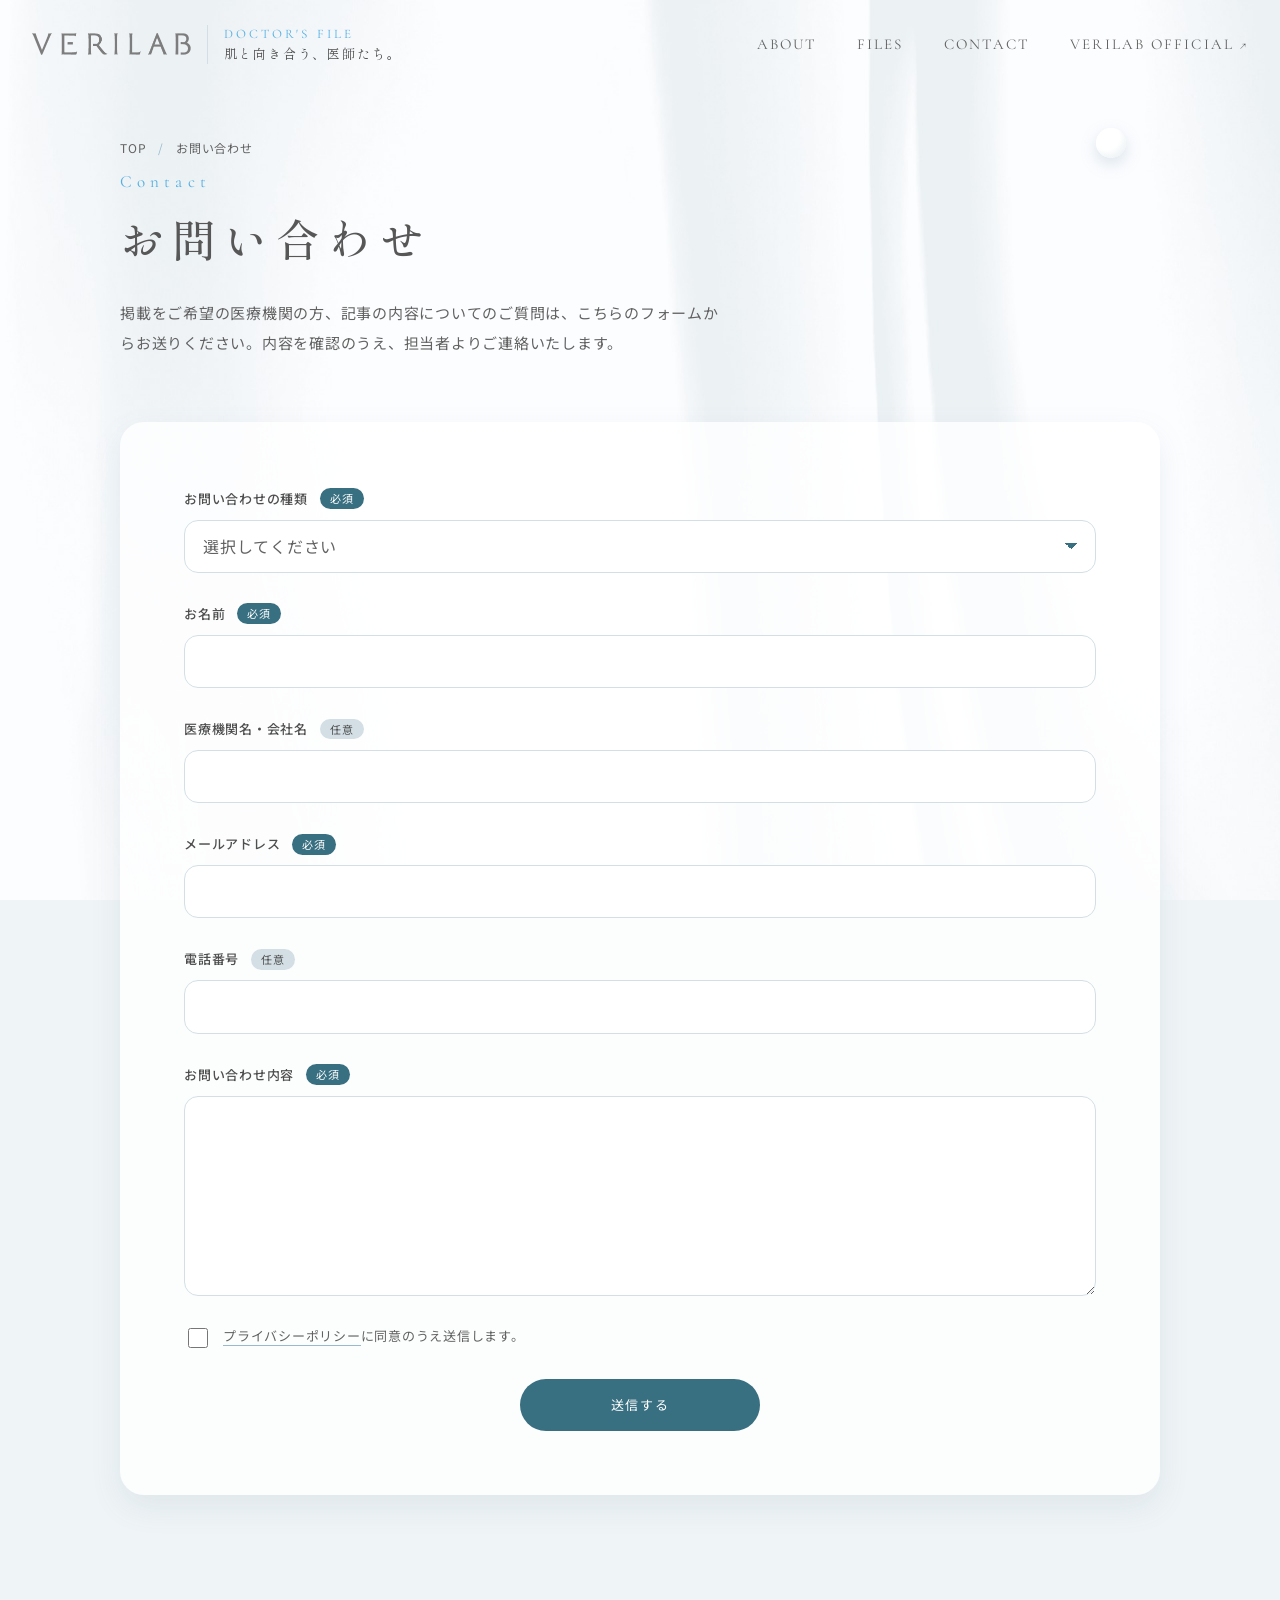
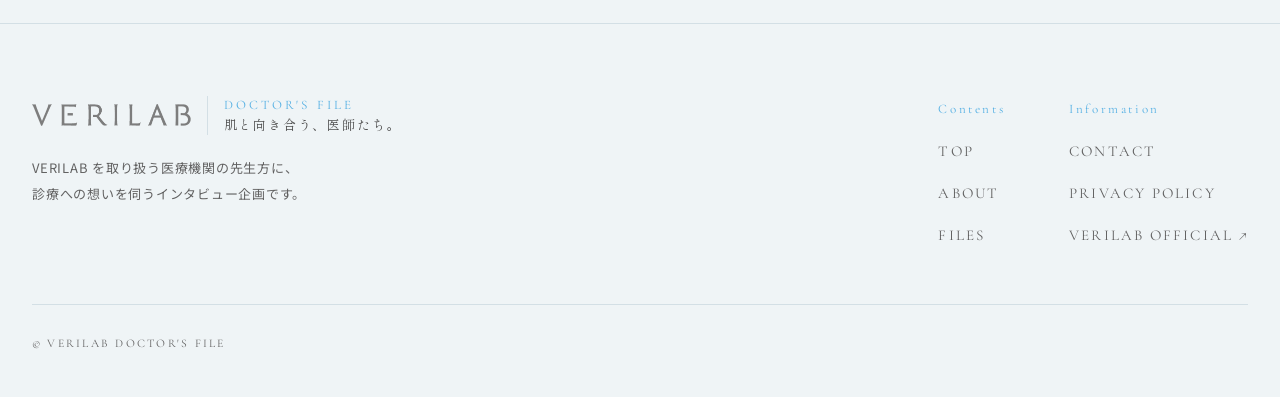
==== contact/index.html @ e51163b1 "VERILAB DOCTOR'S FILE サイト初版 TOP（メインビジュアル・Concept・Pick up・ドクターズファイル・企画について）、 古賀クリニックのインタビュー記事、お問い合わせ、" ====
<!DOCTYPE html>
<html lang="ja" class="no-js">
<head>
<meta charset="UTF-8">
<meta name="viewport" content="width=device-width, initial-scale=1, viewport-fit=cover">
<title>お問い合わせ｜肌と向き合う、医師たち。</title>
<meta name="description" content="「肌と向き合う、医師たち。」VERILAB DOCTOR'S FILE へのお問い合わせ。掲載や取材についてのご相談はこちらから。">
<link rel="icon" href="../favicon.svg" type="image/svg+xml">
<link rel="apple-touch-icon" href="../assets/img/common/apple-touch-icon.png">
<link rel="preconnect" href="https://fonts.googleapis.com">
<link rel="preconnect" href="https://fonts.gstatic.com" crossorigin>
<link rel="stylesheet" href="https://fonts.googleapis.com/css2?family=Cormorant+Garamond:ital,wght@0,300;0,400;0,500;1,300;1,400&amp;family=Noto+Sans+JP:wght@400;500&amp;family=Shippori+Mincho:wght@500&amp;display=swap">
<link rel="stylesheet" href="../assets/css/base.css">
<link rel="stylesheet" href="../assets/css/layout.css">
<link rel="stylesheet" href="../assets/css/components.css">
<link rel="stylesheet" href="../assets/css/animation.css">
<link rel="stylesheet" href="../assets/css/form.css">
<script src="../assets/js/common.js" defer></script>
<script src="../assets/js/contact.js" defer></script>
</head>
<body>

<header class="site-header">
  <div class="container site-header__inner">
    <a class="site-logo" href="../index.html">
      <img class="site-logo__mark" src="../assets/img/common/logo-verilab.png" alt="VERILAB" width="317" height="44">
      <span class="site-logo__text">
        <span class="site-logo__en">DOCTOR'S FILE</span>
        <span class="site-logo__ja">肌と向き合う、医師たち。</span>
      </span>
    </a>
    <button class="menu-button" type="button" aria-expanded="false" aria-controls="global-nav" aria-label="メニューを開く">
      <span class="menu-button__bar"></span>
      <span class="menu-button__bar"></span>
    </button>
    <nav class="global-nav" id="global-nav" aria-label="メインメニュー">
      <ul class="global-nav__list">
        <li><a href="../index.html#about">ABOUT</a></li>
        <li><a href="../index.html#files">FILES</a></li>
        <li><a href="index.html" aria-current="page">CONTACT</a></li>
        <li><a href="https://verilab.jp/" target="_blank" rel="noopener">VERILAB OFFICIAL<span class="global-nav__ext" aria-hidden="true">↗</span></a></li>
      </ul>
    </nav>
  </div>
</header>

<main class="site-main">

  <div class="container container--mid page-head">
    <span class="drop drop--m" aria-hidden="true"></span>
    <ol class="breadcrumb intro intro--d1">
      <li><a href="../index.html">TOP</a></li>
      <li aria-current="page">お問い合わせ</li>
    </ol>
    <span class="label-en intro intro--d1">Contact</span>
    <h1 class="page-head__title intro intro--d2">お問い合わせ</h1>
    <p class="page-head__lead intro intro--d3">掲載をご希望の医療機関の方、記事の内容についてのご質問は、こちらのフォームからお送りください。内容を確認のうえ、担当者よりご連絡いたします。</p>
  </div>

  <section class="container container--mid contact" aria-label="お問い合わせフォーム">
    <div class="panel contact__card reveal">

      <form class="form" id="contact-form" action="#" method="post" novalidate>
        <div class="form__row">
          <label class="form__label" for="contact-type">お問い合わせの種類<span class="form__tag">必須</span></label>
          <select class="form__select" id="contact-type" name="type" required aria-describedby="contact-type-error">
            <option value="">選択してください</option>
            <option value="listing">掲載について（医療機関の方）</option>
            <option value="article">記事の内容について</option>
            <option value="other">その他</option>
          </select>
          <p class="form__error" id="contact-type-error" hidden></p>
        </div>

        <div class="form__row">
          <label class="form__label" for="contact-name">お名前<span class="form__tag">必須</span></label>
          <input class="form__input" id="contact-name" name="name" type="text" autocomplete="name" required aria-describedby="contact-name-error">
          <p class="form__error" id="contact-name-error" hidden></p>
        </div>

        <div class="form__row">
          <label class="form__label" for="contact-org">医療機関名・会社名<span class="form__tag form__tag--optional">任意</span></label>
          <input class="form__input" id="contact-org" name="organization" type="text" autocomplete="organization">
        </div>

        <div class="form__row">
          <label class="form__label" for="contact-email">メールアドレス<span class="form__tag">必須</span></label>
          <input class="form__input" id="contact-email" name="email" type="email" autocomplete="email" inputmode="email" required aria-describedby="contact-email-error">
          <p class="form__error" id="contact-email-error" hidden></p>
        </div>

        <div class="form__row">
          <label class="form__label" for="contact-tel">電話番号<span class="form__tag form__tag--optional">任意</span></label>
          <input class="form__input" id="contact-tel" name="tel" type="tel" autocomplete="tel" inputmode="tel">
        </div>

        <div class="form__row">
          <label class="form__label" for="contact-message">お問い合わせ内容<span class="form__tag">必須</span></label>
          <textarea class="form__textarea" id="contact-message" name="message" required aria-describedby="contact-message-error"></textarea>
          <p class="form__error" id="contact-message-error" hidden></p>
        </div>

        <div class="form__row">
          <label class="form__agree" for="contact-agree">
            <input id="contact-agree" name="agree" type="checkbox" required aria-describedby="contact-agree-error">
            <span><a href="../policy/index.html" target="_blank" rel="noopener">プライバシーポリシー</a>に同意のうえ送信します。</span>
          </label>
          <p class="form__error" id="contact-agree-error" hidden></p>
        </div>

        <button class="btn-pill form__submit" type="submit">送信する</button>
      </form>

      <div class="form__done" id="contact-done" tabindex="-1" role="status" hidden>
        <p>お問い合わせを受け付けました。<br>内容を確認のうえ、担当者よりご連絡いたします。</p>
      </div>

    </div>
  </section>

</main>

<footer class="site-footer">
  <div class="container site-footer__inner">
    <div class="site-footer__top">
      <div class="site-footer__brand">
        <a class="site-logo" href="../index.html">
          <img class="site-logo__mark" src="../assets/img/common/logo-verilab.png" alt="VERILAB" width="317" height="44">
          <span class="site-logo__text">
            <span class="site-logo__en">DOCTOR'S FILE</span>
            <span class="site-logo__ja">肌と向き合う、医師たち。</span>
          </span>
        </a>
        <p class="site-footer__lead">VERILAB を取り扱う医療機関の先生方に、<br>診療への想いを伺うインタビュー企画です。</p>
      </div>
      <nav class="footer-nav" aria-label="フッターメニュー">
        <div class="footer-nav__group">
          <p class="footer-nav__head">Contents</p>
          <ul class="footer-nav__list">
            <li><a href="../index.html">TOP</a></li>
            <li><a href="../index.html#about">ABOUT</a></li>
            <li><a href="../index.html#files">FILES</a></li>
          </ul>
        </div>
        <div class="footer-nav__group">
          <p class="footer-nav__head">Information</p>
          <ul class="footer-nav__list">
            <li><a href="../contact/index.html">CONTACT</a></li>
            <li><a href="../policy/index.html">PRIVACY POLICY</a></li>
            <li><a href="https://verilab.jp/" target="_blank" rel="noopener">VERILAB OFFICIAL<span class="footer-nav__ext" aria-hidden="true">↗</span></a></li>
          </ul>
        </div>
      </nav>
    </div>
    <p class="site-footer__copy"><small>© VERILAB DOCTOR'S FILE</small></p>
  </div>
</footer>

</body>
</html>
---- assets/css/base.css ----
@charset "UTF-8";
/* ==========================================================
   base.css — デザイントークン・リセット・基本タイポグラフィ
   世界観：VERILAB 公式に準拠（アイスブルーの地、カーテン越しの光）
   ========================================================== */

:root {
  /* color */
  --c-bg: #EFF4F6;
  --c-surface: rgba(255, 255, 255, 0.78);
  --c-surface-solid: #FFFFFF;
  --c-surface-strong: rgba(255, 255, 255, 0.84);
  --c-surface-light: rgba(255, 255, 255, 0.7);
  --c-bg-header: rgba(239, 244, 246, 0.86);
  --c-bg-menu: rgba(239, 244, 246, 0.96);
  --c-hero-display: #34596A;
  /* メインビジュアルの英字：写真との差分（difference）で塗る明るい色 */
  --c-hero-blend: #EAF0F4;
  --c-text: #626262;
  --c-text-strong: #4F4F4F;
  --c-head: #575757;
  --c-accent: #386F81;
  --c-accent-deep: #2C5A69;
  --c-sky: #53AFE3;
  --c-sky-pale: #D7E8F1;
  --c-blue: #98BACC;
  --c-blue-pale: #DCE8EE;
  --c-line: #D3DFE5;
  --c-ph: #DDE5E9;
  --c-white: #FFFFFF;
  --c-drop-edge: #E3ECF0;
  --c-focus-ring: rgba(152, 186, 204, 0.3);
  --c-error: #A2463F;
  --c-error-line: #B4544C;

  /* type */
  --f-mincho: "Shippori Mincho", "Yu Mincho", "YuMincho", "Hiragino Mincho ProN", serif;
  --f-sans: "Noto Sans JP", "Hiragino Sans", "Yu Gothic", sans-serif;
  --f-en: "Cormorant Garamond", "Times New Roman", serif;
  --f-display: "Cormorant Garamond", "Times New Roman", serif;
  --f-hero: "Montserrat", "Helvetica Neue", Arial, sans-serif;

  --fs-xs: 0.75rem;
  --fs-s: 0.8125rem;
  --fs-base: 0.9375rem;
  --fs-m: 1.0625rem;
  --fs-xl: clamp(1.5rem, 1.2rem + 1.2vw, 2.125rem);
  --fs-xxl: clamp(1.875rem, 1.4rem + 2vw, 2.75rem);

  /* shape */
  --r-s: 14px;
  --r-m: 20px;
  --r-l: 24px;
  --shadow-soft: 0 12px 30px rgba(110, 140, 160, 0.12);
  --shadow-float: 0 20px 50px rgba(110, 140, 160, 0.18);
  --shadow-drop: 0 6px 16px rgba(120, 150, 170, 0.25);
  --shadow-text: 0 1px 12px rgba(70, 112, 138, 0.35);

  /* layout */
  --w-max: 1280px;
  --w-article: 1000px;
  --gutter-l: max(16px, env(safe-area-inset-left, 0px));
  --gutter-r: max(16px, env(safe-area-inset-right, 0px));
  --header-h: 88px;

  /* motion */
  --ease-out: cubic-bezier(0.22, 0.61, 0.36, 1);

  color-scheme: light;
}

*,
*::before,
*::after {
  box-sizing: border-box;
}

html {
  -webkit-text-size-adjust: 100%;
  scroll-behavior: smooth;
  scroll-padding-top: calc(var(--header-h) + 16px);
}

body {
  margin: 0;
  min-height: 100%;
  background-color: var(--c-bg);
  color: var(--c-text);
  font-family: var(--f-sans);
  font-size: var(--fs-base);
  line-height: 2;
  letter-spacing: 0.05em;
  font-feature-settings: "palt" 0;
  overflow-x: hidden;
}

/* VERILAB 公式と同じカーテンの背景。
   iOS は background-attachment: fixed が効かないため、画面に固定した疑似要素に敷く */
body::after {
  content: "";
  position: fixed;
  inset: 0;
  z-index: -1;
  background: var(--c-bg) url("../img/verilab/bg-curtain.jpg") center top / cover no-repeat;
  pointer-events: none;
}

img,
svg {
  display: block;
  max-width: 100%;
  height: auto;
}

a {
  color: inherit;
  text-decoration: none;
  transition: color 0.3s var(--ease-out), opacity 0.3s var(--ease-out);
}

a:hover {
  color: var(--c-accent);
}

:focus-visible {
  outline: 2px solid var(--c-accent);
  outline-offset: 4px;
  border-radius: 4px;
}

h1,
h2,
h3,
h4,
p,
figure,
blockquote,
dl,
dd,
ol,
ul {
  margin: 0;
}

ol,
ul {
  padding: 0;
  list-style: none;
}

h1,
h2,
h3 {
  font-family: var(--f-mincho);
  font-weight: 500;
  color: var(--c-head);
  text-wrap: balance;
}

button,
input,
select,
textarea {
  font: inherit;
  color: inherit;
  letter-spacing: inherit;
}

.visually-hidden {
  position: absolute;
  width: 1px;
  height: 1px;
  margin: -1px;
  padding: 0;
  overflow: hidden;
  clip: rect(0 0 0 0);
  white-space: nowrap;
  border: 0;
}

/* 改行コントロール：PCのみ／SPのみ */
.br-pc {
  display: inline;
}

.br-sp {
  display: none;
}

@media (max-width: 767px) {
  .br-pc {
    display: none;
  }

  .br-sp {
    display: inline;
  }
}
---- assets/css/layout.css ----
@charset "UTF-8";
/* ==========================================================
   layout.css — コンテナ・ヘッダー・ナビ・フッター
   ========================================================== */

.container {
  width: 100%;
  max-width: var(--w-max);
  margin-inline: auto;
  padding-left: var(--gutter-l);
  padding-right: var(--gutter-r);
}

@media (min-width: 768px) {
  .container {
    padding-left: max(32px, env(safe-area-inset-left, 0px));
    padding-right: max(32px, env(safe-area-inset-right, 0px));
  }
}

.container--mid {
  max-width: 1104px;
}

/* 記事ページ：中身の幅を 1000px にそろえる */
.container--article {
  max-width: calc(var(--w-article) + 64px);
}

/* ---------- header ---------- */
body::before {
  content: "";
  position: fixed;
  inset: 0 0 auto;
  height: env(safe-area-inset-top, 0px);
  z-index: 60;
  background: var(--c-bg);
}

.site-header {
  position: sticky;
  top: env(safe-area-inset-top, 0px);
  z-index: 50;
  transition: background-color 0.4s var(--ease-out), box-shadow 0.4s var(--ease-out);
}

.site-header.is-scrolled {
  background-color: var(--c-bg-header);
  -webkit-backdrop-filter: blur(12px);
  backdrop-filter: blur(12px);
  box-shadow: 0 1px 0 var(--c-line);
}

.site-header__inner {
  min-height: var(--header-h);
  display: flex;
  align-items: center;
  justify-content: space-between;
  gap: 16px 40px;
}

/* VERILAB ロゴ＋縦線＋企画名 */
.site-logo {
  position: relative;
  z-index: 2;
  display: flex;
  align-items: center;
  gap: 16px;
}

.site-logo__mark {
  width: auto;
  height: 22px;
}

.site-logo__text {
  display: flex;
  flex-direction: column;
  padding-left: 16px;
  border-left: 1px solid var(--c-line);
  line-height: 1.5;
}

.site-logo__en {
  font-family: var(--f-en);
  font-size: 0.8125rem;
  letter-spacing: 0.24em;
  color: var(--c-sky);
}

.site-logo__ja {
  font-family: var(--f-mincho);
  font-size: 0.8125rem;
  letter-spacing: 0.14em;
  color: var(--c-text-strong);
}

.global-nav__list {
  display: flex;
  gap: 8px 40px;
  font-family: var(--f-en);
  font-size: 0.9375rem;
  letter-spacing: 0.14em;
}

.global-nav__list a {
  display: inline-block;
  padding-block: 12px;
}

.site-logo__text,
.global-nav__list a {
  white-space: nowrap;
}

/* タブレット幅：メニューが 4 つになったので詰める */
@media (min-width: 768px) and (max-width: 1023px) {
  .global-nav__list {
    gap: 8px 20px;
    font-size: 0.8125rem;
  }

  .site-header .site-logo__text {
    display: none;
  }
}

/* 外部リンク（VERILAB 公式）の矢印 */
.global-nav__ext {
  margin-left: 6px;
  font-size: 0.8em;
}

.menu-button {
  display: none;
}

@media (max-width: 767px) {
  :root {
    --header-h: 72px;
  }

  .site-logo {
    gap: 12px;
  }

  .site-logo__mark {
    height: 17px;
  }

  .site-logo__text {
    padding-left: 12px;
  }

  .site-logo__en {
    font-size: 0.6875rem;
  }

  /* スマホでは企画名の和文を省き、1行に収める */
  .site-logo__ja {
    display: none;
  }

  .menu-button {
    position: relative;
    z-index: 2;
    display: inline-flex;
    flex-direction: column;
    justify-content: center;
    align-items: center;
    gap: 7px;
    width: 48px;
    height: 48px;
    margin-right: -8px;
    padding: 0;
    border: 0;
    background: transparent;
    cursor: pointer;
  }

  .menu-button__bar {
    display: block;
    width: 26px;
    height: 1px;
    background: var(--c-text-strong);
    transition: transform 0.4s var(--ease-out), opacity 0.3s;
  }

  .menu-button[aria-expanded="true"] .menu-button__bar:nth-child(1) {
    transform: translateY(4px) rotate(30deg);
  }

  .menu-button[aria-expanded="true"] .menu-button__bar:nth-child(2) {
    transform: translateY(-4px) rotate(-30deg);
  }

  .global-nav {
    position: fixed;
    inset: 0;
    z-index: 1;
    display: flex;
    align-items: center;
    justify-content: center;
    padding: calc(env(safe-area-inset-top, 0px) + 80px) var(--gutter-r) calc(env(safe-area-inset-bottom, 0px) + 40px) var(--gutter-l);
    background: var(--c-bg-menu);
    -webkit-backdrop-filter: blur(16px);
    backdrop-filter: blur(16px);
    opacity: 0;
    visibility: hidden;
    transition: opacity 0.5s var(--ease-out), visibility 0.5s;
  }

  .global-nav.is-open {
    opacity: 1;
    visibility: visible;
  }

  .global-nav__list {
    flex-direction: column;
    align-items: center;
    gap: 12px;
    font-size: 1.5rem;
  }

  body.is-menu-open {
    overflow: hidden;
  }
}

/* ---------- main ---------- */
.site-main {
  display: block;
}

/* ---------- footer ---------- */
/* ヘッダーと同じ地色・文字色にそろえ、上に罫線だけ引く */
.site-footer {
  border-top: 1px solid var(--c-line);
  background: var(--c-bg-header);
  color: var(--c-text);
}

.site-footer a:hover {
  color: var(--c-accent);
}

.site-footer__inner {
  padding-block: 72px calc(40px + env(safe-area-inset-bottom, 0px));
  display: flex;
  flex-direction: column;
  gap: 48px;
}

.site-footer__top {
  display: flex;
  flex-wrap: wrap;
  justify-content: space-between;
  align-items: flex-start;
  gap: 48px 64px;
}

.site-footer__brand {
  display: flex;
  flex-direction: column;
  gap: 20px;
}

.site-footer__lead {
  font-size: var(--fs-s);
  line-height: 2;
}

.footer-nav {
  display: flex;
  flex-wrap: wrap;
  gap: 32px clamp(40px, 5vw, 72px);
}

.footer-nav__group {
  display: flex;
  flex-direction: column;
  gap: 8px;
}

.footer-nav__head {
  font-family: var(--f-en);
  font-size: 0.8125rem;
  letter-spacing: 0.2em;
  color: var(--c-sky);
}

.footer-nav__list {
  display: flex;
  flex-direction: column;
  font-family: var(--f-en);
  font-size: 0.9375rem;
  letter-spacing: 0.14em;
}

.footer-nav__list a {
  display: inline-block;
  padding-block: 6px;
}

.footer-nav__ext {
  margin-left: 6px;
}

@media (max-width: 767px) {
  .footer-nav {
    flex-direction: column;
  }
}

.site-footer__copy {
  padding-top: 24px;
  border-top: 1px solid var(--c-line);
  font-family: var(--f-en);
  font-size: 0.875rem;
  letter-spacing: 0.16em;
}
---- assets/css/components.css ----
@charset "UTF-8";
/* ==========================================================
   components.css — 見出しラベル・写真枠・カード・ボタン・水滴
   ========================================================== */

/* ---------- 英字ラベル ---------- */
.label-en {
  display: inline-block;
  font-family: var(--f-en);
  font-size: 1.0625rem;
  letter-spacing: 0.3em;
  color: var(--c-sky);
  line-height: 1.6;
}

/* 下に短い線を引く（中央揃えの見出し用） */
.label-en--line {
  display: inline-flex;
  flex-direction: column;
  align-items: center;
  gap: 10px;
}

.label-en--line::after {
  content: "";
  width: 32px;
  height: 1px;
  background: var(--c-accent);
}

.file-no {
  font-family: var(--f-en);
  font-size: 1rem;
  letter-spacing: 0.2em;
  color: var(--c-accent);
}

/* ---------- セクション見出し ---------- */
.section-head {
  display: flex;
  flex-direction: column;
  gap: 8px;
}

.section-head--center {
  align-items: center;
  text-align: center;
}

.section-head__title {
  font-size: var(--fs-xl);
  line-height: 1.8;
  letter-spacing: 0.16em;
}

/* ---------- 写真枠 ---------- */
.photo {
  position: relative;
  overflow: hidden;
  border-radius: var(--r-m);
  background: var(--c-ph);
}

.photo img {
  width: 100%;
  height: 100%;
  object-fit: cover;
}

.photo--float {
  box-shadow: var(--shadow-float);
}

/* ---------- 白いパネル ---------- */
.panel {
  position: relative;
  border-radius: var(--r-l);
  background: var(--c-surface);
  box-shadow: var(--shadow-soft);
}

/* ---------- ドクターズファイル カード ---------- */
.file-card {
  height: 100%;
  display: flex;
  flex-direction: column;
  gap: 16px;
  padding: 16px 16px 28px;
  border-radius: var(--r-m);
  background: var(--c-surface);
  box-shadow: var(--shadow-soft);
  transition: transform 0.6s var(--ease-out), box-shadow 0.6s var(--ease-out);
}

.file-card:hover {
  color: var(--c-text);
  transform: translateY(-6px);
  box-shadow: var(--shadow-float);
}

.file-card__photo {
  aspect-ratio: 4 / 5;
  max-width: 100%;
  border-radius: var(--r-s);
}

.file-card__photo img {
  transition: transform 1.2s var(--ease-out);
}

.file-card:hover .file-card__photo img {
  transform: scale(1.05);
}

.file-card__body {
  flex: 1 1 auto;
  display: flex;
  flex-direction: column;
  gap: 12px;
  padding-inline: 8px;
}

.file-card__meta {
  display: flex;
  flex-wrap: wrap;
  justify-content: space-between;
  align-items: baseline;
  gap: 4px 12px;
  font-size: var(--fs-xs);
}

.file-card__catch {
  flex: 1 1 auto;
  font-family: var(--f-mincho);
  font-size: 1.1875rem;
  line-height: 1.8;
  letter-spacing: 0.08em;
  color: var(--c-text-strong);
}

.file-card__person {
  display: flex;
  flex-direction: column;
  padding-top: 12px;
  border-top: 1px solid var(--c-line);
  line-height: 1.8;
}

.file-card__clinic {
  font-size: var(--fs-xs);
}

.file-card__name {
  font-weight: 500;
  color: var(--c-text-strong);
}

/* 準備中カード */
.file-card--soon {
  pointer-events: none;
}

.file-card--soon .file-card__catch {
  color: var(--c-text);
}

/* ---------- ボタン ---------- */
.btn-pill {
  display: inline-flex;
  align-items: center;
  justify-content: center;
  gap: 12px;
  min-height: 52px;
  padding: 0 32px;
  border: 0;
  border-radius: 999px;
  background: var(--c-accent);
  color: var(--c-white);
  font-size: var(--fs-s);
  letter-spacing: 0.12em;
  cursor: pointer;
  transition: background-color 0.4s var(--ease-out), transform 0.4s var(--ease-out);
}

.btn-pill:hover {
  background: var(--c-accent-deep);
  color: var(--c-white);
  transform: translateY(-2px);
}

/* 枠線だけのボタン（淡い背景の上で使う） */
/* 公式サイトの「View more」と同じ、スカイブルーの枠線ボタン */
.btn-pill--ghost {
  border: 1px solid var(--c-sky);
  background: var(--c-surface);
  color: var(--c-sky);
}

.btn-pill--ghost:hover {
  background: var(--c-sky);
}

.btn-pill__arrow {
  font-family: var(--f-en);
  font-size: 1.125rem;
  line-height: 1;
}

/* ---------- 水滴（装飾） ---------- */
.drop {
  position: absolute;
  display: block;
  border-radius: 50%;
  background: radial-gradient(circle at 35% 30%, var(--c-white) 0%, var(--c-white) 45%, var(--c-drop-edge) 100%);
  box-shadow: var(--shadow-drop);
  pointer-events: none;
}

.drop--l {
  width: 40px;
  height: 40px;
}

.drop--m {
  width: 30px;
  height: 30px;
}

.drop--s {
  width: 14px;
  height: 14px;
}

/* ---------- 下層ページの見出し ---------- */
.page-head {
  position: relative;
  padding-block: 48px 64px;
  display: flex;
  flex-direction: column;
  gap: 8px;
}

.page-head .drop--m {
  top: 40px;
  right: 6%;
}

.page-head__title {
  font-size: var(--fs-xxl);
  line-height: 1.6;
  letter-spacing: 0.18em;
}

.page-head__lead {
  max-width: 40em;
  margin-top: 16px;
}

.page-head__action {
  align-self: flex-start;
  margin-top: 24px;
}

.breadcrumb {
  display: flex;
  flex-wrap: wrap;
  gap: 4px 12px;
  font-size: var(--fs-xs);
}

.breadcrumb li + li::before {
  content: "/";
  margin-right: 12px;
  color: var(--c-blue);
}
---- assets/css/animation.css ----
@charset "UTF-8";
/* ==========================================================
   animation.css — キーフレーム・ふわっと表示・水滴の浮遊
   ========================================================== */

@keyframes fadeUp {
  from {
    opacity: 0;
    transform: translateY(16px);
  }
  to {
    opacity: 1;
    transform: none;
  }
}

@keyframes fadeDown {
  from {
    opacity: 0;
    transform: translateY(-20px);
  }
  to {
    opacity: 1;
    transform: none;
  }
}

@keyframes fadeIn {
  from {
    opacity: 0;
  }
  to {
    opacity: 1;
  }
}

@keyframes slowZoom {
  from {
    transform: scale(1.08);
  }
  to {
    transform: scale(1);
  }
}

@keyframes float {
  0%,
  100% {
    transform: translateY(0);
  }
  50% {
    transform: translateY(-14px);
  }
}

@keyframes progress {
  from {
    transform: scaleX(0);
  }
  to {
    transform: scaleX(1);
  }
}

@keyframes blink {
  50% {
    opacity: 0;
  }
}

/* ---------- 読み込み時の演出（.is-loaded で開始） ---------- */
.intro {
  opacity: 0;
}

.is-loaded .intro {
  animation: fadeUp 1.2s var(--ease-out) both;
}

.is-loaded .intro--down {
  animation-name: fadeDown;
  animation-duration: 1.6s;
}

.is-loaded .intro--fade {
  animation-name: fadeIn;
  animation-duration: 1.6s;
}

.is-loaded .intro--d1 { animation-delay: 0.3s; }
.is-loaded .intro--d2 { animation-delay: 0.9s; }
.is-loaded .intro--d3 { animation-delay: 1.3s; }
.is-loaded .intro--d4 { animation-delay: 1.6s; }
.is-loaded .intro--d5 { animation-delay: 2s; }

/* JS が動かない環境では最初から表示 */
.no-js .intro {
  opacity: 1;
}

/* ---------- スクロールで表示（JS 有効時のみ隠す） ---------- */
.js-reveal .reveal {
  opacity: 0;
  transform: translateY(24px);
  transition: opacity 1.2s var(--ease-out), transform 1.2s var(--ease-out);
}

.js-reveal .reveal.is-visible {
  opacity: 1;
  transform: none;
}

.js-reveal .reveal--d1 { transition-delay: 0.12s; }
.js-reveal .reveal--d2 { transition-delay: 0.24s; }

/* ---------- 写真のゆっくりズーム ---------- */
.is-loaded .zoom-in img {
  animation: slowZoom 2.6s var(--ease-out) both;
}

/* ---------- 水滴の浮遊 ---------- */
.drop {
  animation: float 7s ease-in-out infinite;
}

.drop--slow {
  animation-duration: 9s;
  animation-delay: -3s;
}

.drop--slower {
  animation-duration: 11s;
  animation-delay: -5s;
}

/* ---------- 動きを減らす設定 ---------- */
@media (prefers-reduced-motion: reduce) {
  html {
    scroll-behavior: auto;
  }

  .intro,
  .is-loaded .intro,
  .js-reveal .reveal {
    opacity: 1;
    transform: none;
    animation: none;
    transition: none;
  }

  .drop,
  .is-loaded .zoom-in img {
    animation: none;
  }
}
---- assets/css/form.css ----
@charset "UTF-8";
/* ==========================================================
   form.css — お問い合わせフォーム
   ========================================================== */

.contact {
  padding-bottom: 128px;
}

.contact__card {
  padding: clamp(28px, 5vw, 64px);
}

.form {
  display: flex;
  flex-direction: column;
  gap: 28px;
}

.form__row {
  display: flex;
  flex-direction: column;
  gap: 8px;
}

.form__label {
  display: flex;
  align-items: center;
  gap: 12px;
  font-size: var(--fs-s);
  font-weight: 500;
  color: var(--c-text-strong);
}

.form__tag {
  display: inline-block;
  padding: 0 10px;
  border-radius: 999px;
  font-size: 0.6875rem;
  font-weight: 400;
  letter-spacing: 0.1em;
  line-height: 1.9;
  background: var(--c-accent);
  color: var(--c-white);
}

.form__tag--optional {
  background: var(--c-line);
  color: var(--c-text-strong);
}

.form__input,
.form__select,
.form__textarea {
  width: 100%;
  min-height: 52px;
  padding: 12px 18px;
  border: 1px solid var(--c-line);
  border-radius: var(--r-s);
  background: var(--c-surface-solid);
  font-size: 1rem;
  line-height: 1.7;
  transition: border-color 0.3s var(--ease-out), box-shadow 0.3s var(--ease-out);
}

.form__select {
  appearance: none;
  -webkit-appearance: none;
  padding-right: 48px;
  background-image: linear-gradient(45deg, transparent 50%, var(--c-accent) 50%), linear-gradient(135deg, var(--c-accent) 50%, transparent 50%);
  background-position: calc(100% - 24px) 50%, calc(100% - 18px) 50%;
  background-size: 6px 6px, 6px 6px;
  background-repeat: no-repeat;
}

.form__textarea {
  min-height: 200px;
  resize: vertical;
}

.form__input:focus,
.form__select:focus,
.form__textarea:focus {
  outline: none;
  border-color: var(--c-blue);
  box-shadow: 0 0 0 4px var(--c-focus-ring);
}

.form__input[aria-invalid="true"],
.form__select[aria-invalid="true"],
.form__textarea[aria-invalid="true"] {
  border-color: var(--c-error-line);
}

.form__error {
  font-size: var(--fs-xs);
  color: var(--c-error);
}

.form__agree {
  display: flex;
  align-items: flex-start;
  gap: 12px;
  font-size: var(--fs-s);
  line-height: 1.9;
}

.form__agree input {
  flex: 0 0 auto;
  width: 20px;
  height: 20px;
  margin-top: 4px;
  accent-color: var(--c-accent);
}

.form__agree a {
  border-bottom: 1px solid var(--c-blue);
}

.form__submit {
  align-self: center;
  min-width: 240px;
}

.form__done {
  padding: 32px;
  border-radius: var(--r-m);
  background: var(--c-blue-pale);
  text-align: center;
  color: var(--c-text-strong);
}
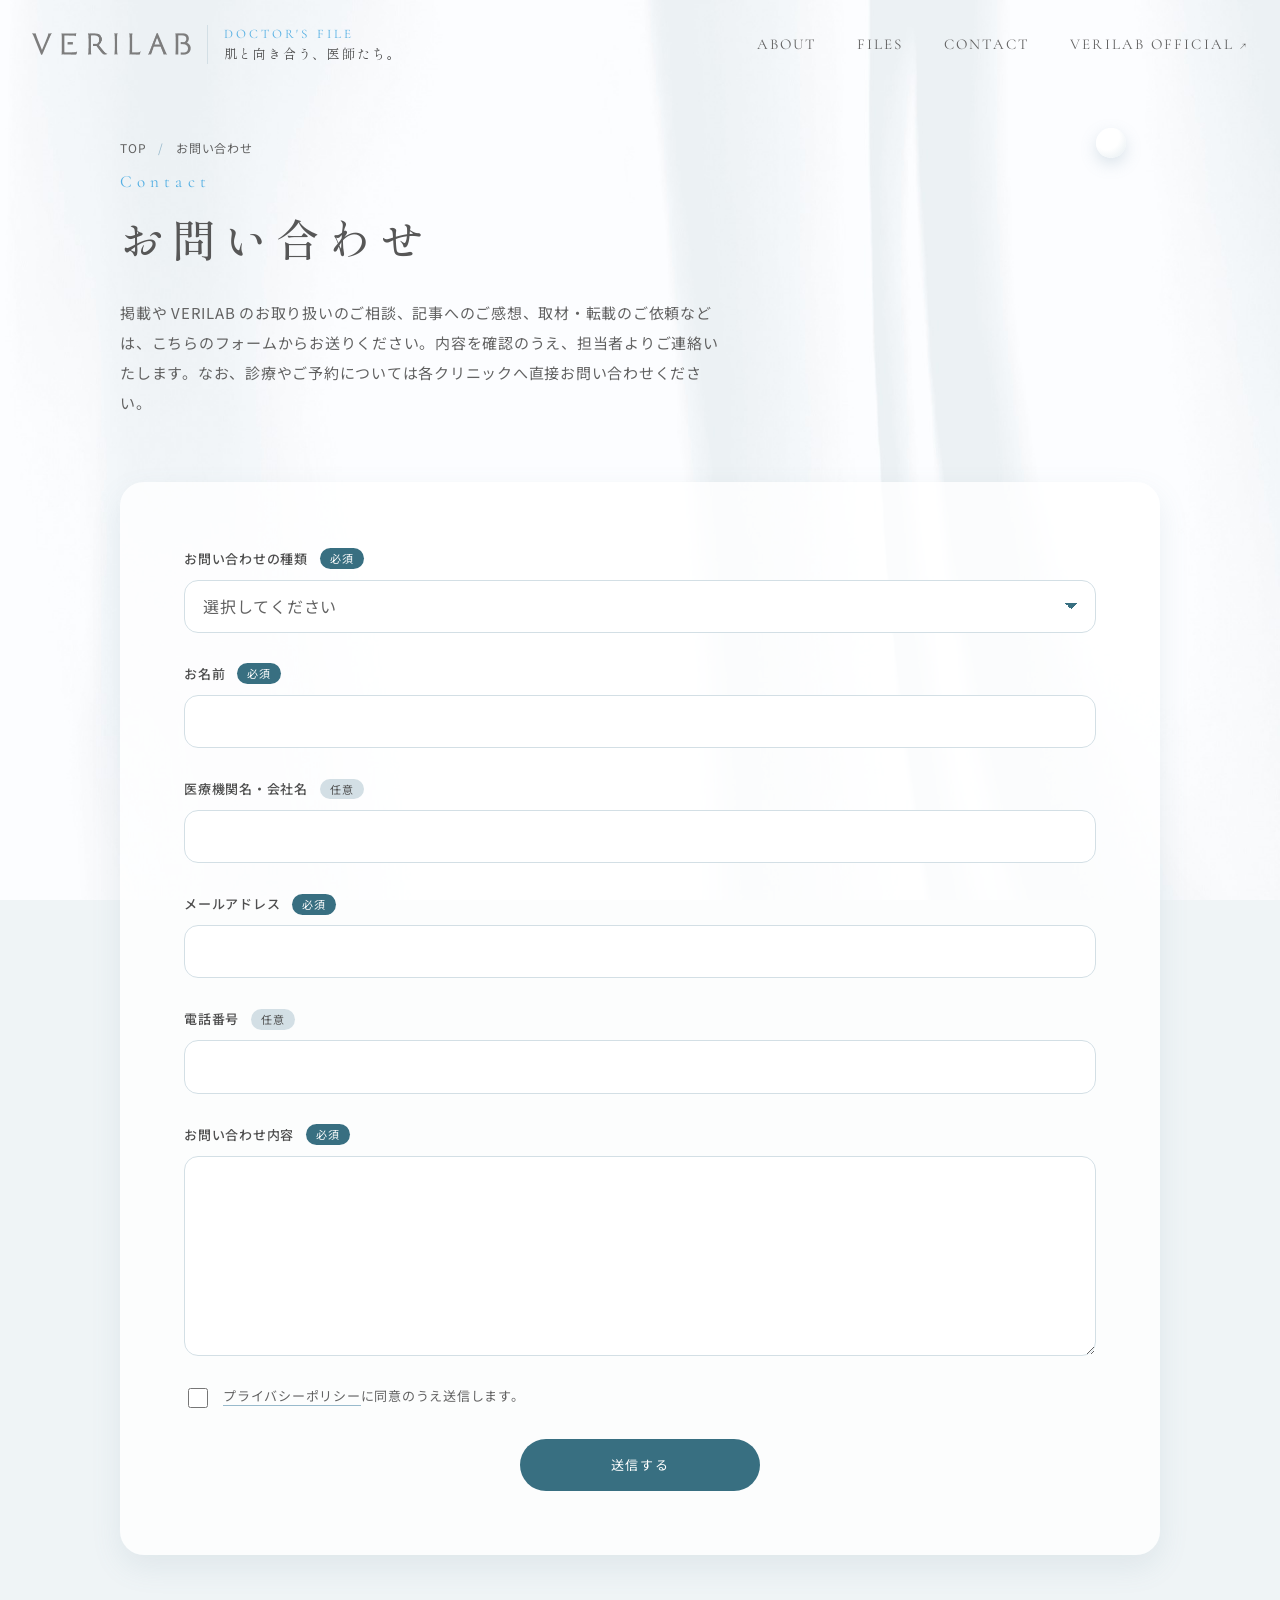
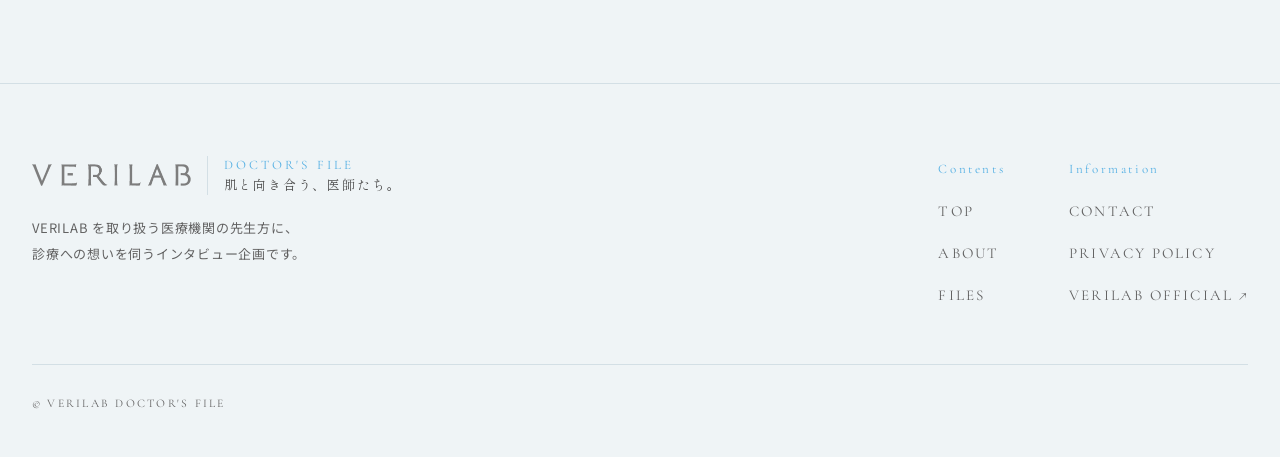
==== commit ea17e365: "お問い合わせを立場別の4窓口に、Conceptを2カラムに変更 - TOP：医療機関（掲載）・取り扱い検討・読者・メディア向けの窓口を追加 - お問い合わせフォーム：種類を追加し、?type= で選択" ====
--- a/contact/index.html
+++ b/contact/index.html
@@ -4,7 +4,7 @@
 <meta charset="UTF-8">
 <meta name="viewport" content="width=device-width, initial-scale=1, viewport-fit=cover">
 <title>お問い合わせ｜肌と向き合う、医師たち。</title>
-<meta name="description" content="「肌と向き合う、医師たち。」VERILAB DOCTOR'S FILE へのお問い合わせ。掲載や取材についてのご相談はこちらから。">
+<meta name="description" content="「肌と向き合う、医師たち。」VERILAB DOCTOR'S FILE へのお問い合わせ。掲載・お取り扱い・取材などのご相談はこちらから。">
 <link rel="icon" href="../favicon.svg" type="image/svg+xml">
 <link rel="apple-touch-icon" href="../assets/img/common/apple-touch-icon.png">
 <link rel="preconnect" href="https://fonts.googleapis.com">
@@ -54,7 +54,7 @@
     </ol>
     <span class="label-en intro intro--d1">Contact</span>
     <h1 class="page-head__title intro intro--d2">お問い合わせ</h1>
-    <p class="page-head__lead intro intro--d3">掲載をご希望の医療機関の方、記事の内容についてのご質問は、こちらのフォームからお送りください。内容を確認のうえ、担当者よりご連絡いたします。</p>
+    <p class="page-head__lead intro intro--d3">掲載や VERILAB のお取り扱いのご相談、記事へのご感想、取材・転載のご依頼などは、こちらのフォームからお送りください。内容を確認のうえ、担当者よりご連絡いたします。なお、診療やご予約については各クリニックへ直接お問い合わせください。</p>
   </div>
 
   <section class="container container--mid contact" aria-label="お問い合わせフォーム">
@@ -66,7 +66,9 @@
           <select class="form__select" id="contact-type" name="type" required aria-describedby="contact-type-error">
             <option value="">選択してください</option>
             <option value="listing">掲載について（医療機関の方）</option>
-            <option value="article">記事の内容について</option>
+            <option value="product">VERILAB の取り扱いについて</option>
+            <option value="article">記事へのご感想・ご質問</option>
+            <option value="media">取材・転載について（報道・メディアの方）</option>
             <option value="other">その他</option>
           </select>
           <p class="form__error" id="contact-type-error" hidden></p>
